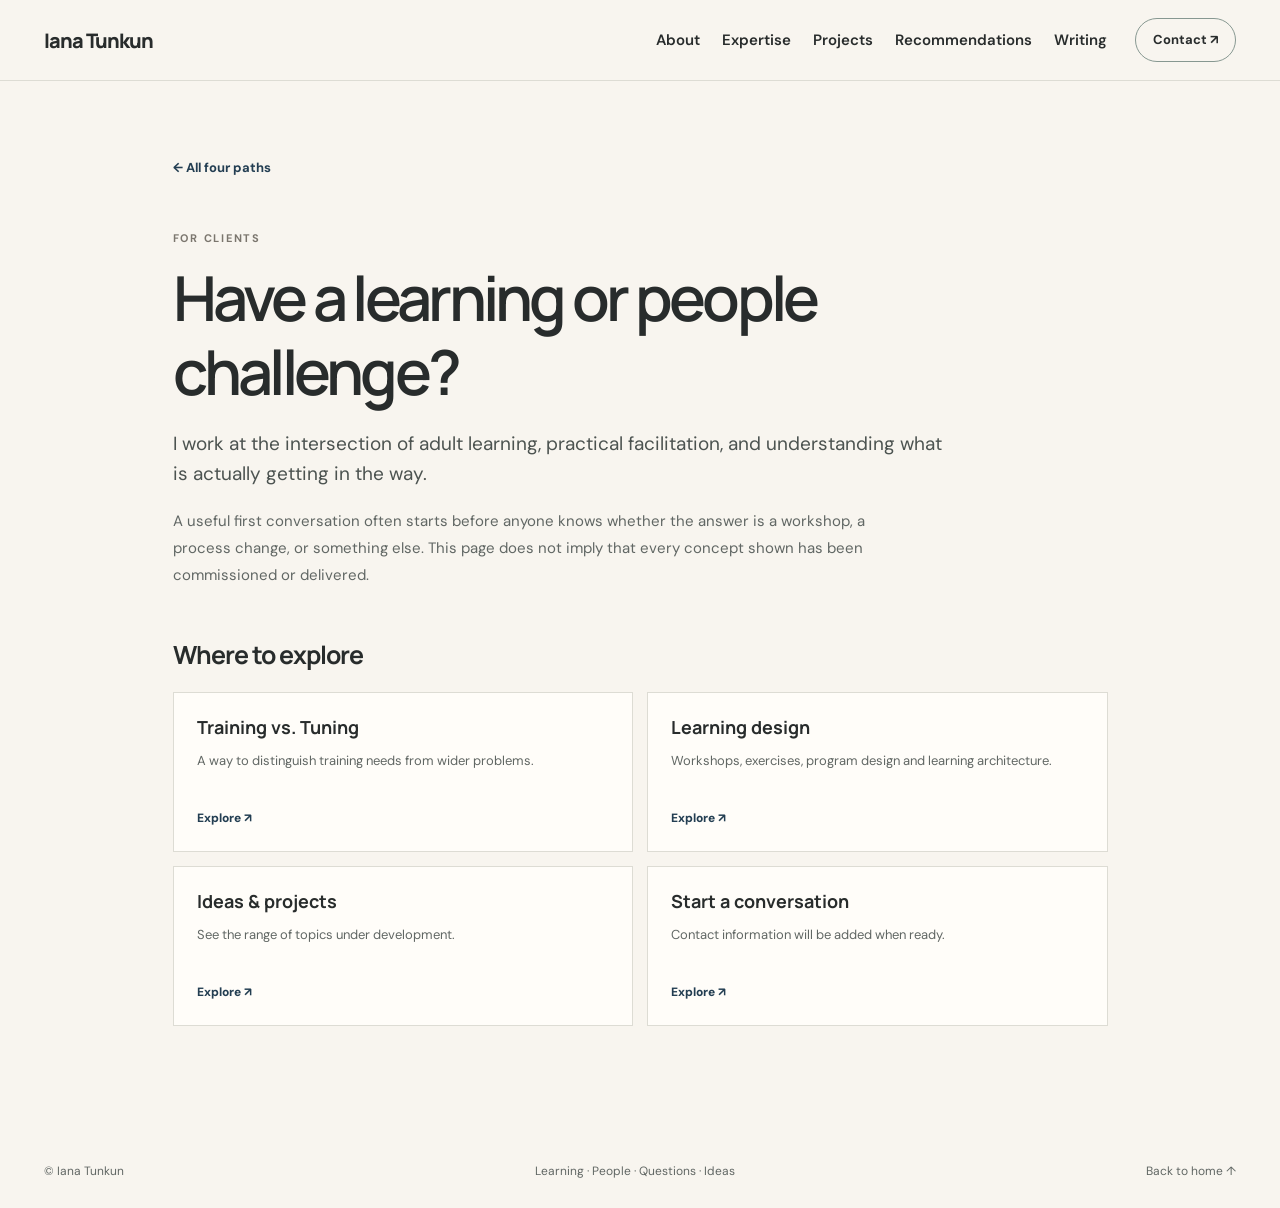
==== for/clients.html @ 739ada77 "Create clients audience landing page" ====
<!DOCTYPE html><html lang="en"><head><meta charset="utf-8"><meta name="viewport" content="width=device-width,initial-scale=1"><title>Have a learning or people challenge? | Iana Tunkun</title><meta name="description" content="I work at the intersection of adult learning, practical facilitation, and understanding what is actually getting in the way."><link rel="stylesheet" href="../styles.css"><style>.audience-section{padding:73px 0 80px;background:#f6f1e8;border-bottom:1px solid #e6e0d5}.audience-heading{display:flex;justify-content:space-between;align-items:end;gap:50px;margin-bottom:27px}.audience-heading h2{font:600 clamp(29px,3.35vw,43px)/1.2 Manrope,Arial,sans-serif;letter-spacing:-.06em;margin:10px 0 0}.audience-heading>p{max-width:400px;font-size:14px;line-height:1.7;color:var(--quiet);margin:0}.audience-grid{display:grid;grid-template-columns:repeat(4,minmax(0,1fr));gap:13px}.audience-card{display:flex;flex-direction:column;align-items:flex-start;background:var(--paper);border:1px solid #ddd9d0;padding:24px 21px 22px;min-height:277px;transition:transform .2s,box-shadow .2s,border-color .2s}.audience-card:hover{transform:translateY(-4px);box-shadow:var(--shadow);border-color:#9caaa0}.audience-symbol{font:400 29px/1 'Playfair Display',Georgia,serif;color:var(--copper);height:38px}.audience-number{font-size:10px;letter-spacing:.13em;font-weight:800;color:#79746d;margin-top:9px}.audience-card h3{font:700 19px/1.32 Manrope,Arial,sans-serif;letter-spacing:-.045em;margin:13px 0 7px}.audience-card p{font-size:12.5px;line-height:1.68;color:var(--quiet);margin:0}.audience-arrow{margin-top:auto;padding-top:17px;font-size:12px;font-weight:800;color:var(--navy)}.audience-detail{max-width:935px;padding:74px 0 110px}.audience-detail h1{font:600 clamp(35px,5.6vw,62px)/1.2 Manrope,Arial,sans-serif;letter-spacing:-.06em;margin:14px 0 17px;max-width:760px}.audience-detail .audience-lede{font-size:19px;line-height:1.6;max-width:770px;color:#4c5350}.audience-detail .audience-small{max-width:720px;font-size:15px;line-height:1.8;color:var(--quiet)}.audience-detail h2{font:700 25px Manrope,Arial,sans-serif;letter-spacing:-.04em;margin:48px 0 20px}.audience-paths{display:grid;grid-template-columns:1fr 1fr;gap:14px}.audience-path{padding:23px;background:#fffdf9;border:1px solid var(--line);display:flex;flex-direction:column;gap:10px;min-height:160px}.audience-path strong{font:700 18px/1.3 Manrope,Arial,sans-serif}.audience-path span{color:var(--quiet);font-size:13px;line-height:1.65}.audience-path em{font-style:normal;color:var(--navy);font-size:12px;font-weight:800;margin-top:auto}.audience-back{color:var(--navy);font-size:13px;font-weight:700}@media(max-width:1050px){.audience-grid{grid-template-columns:repeat(2,1fr)}.audience-card{min-height:230px}}@media(max-width:650px){.audience-section{padding:58px 0}.audience-heading{display:block}.audience-heading>p{margin-top:12px}.audience-grid,.audience-paths{grid-template-columns:1fr}.audience-card{min-height:190px}.audience-detail{padding-top:55px}}</style></head><body><header class="site-header"><div class="wrap nav"><a class="brand" href="../index.html">Iana Tunkun</a><nav class="main-nav" aria-label="Main navigation"><a href="../index.html#about">About</a><a href="../index.html#areas">Expertise</a><a href="../index.html#projects">Projects</a><a href="../index.html#recommendations">Recommendations</a><a href="../index.html#writing">Writing</a></nav><a class="nav-cta" href="../index.html#contact">Contact ↗</a></div></header><main class="wrap audience-detail"><a class="audience-back" href="../index.html#start">← All four paths</a><p class="section-kicker" style="margin-top:49px">FOR CLIENTS</p><h1>Have a learning or people challenge?</h1><p class="audience-lede">I work at the intersection of adult learning, practical facilitation, and understanding what is actually getting in the way.</p><p class="audience-small">A useful first conversation often starts before anyone knows whether the answer is a workshop, a process change, or something else. This page does not imply that every concept shown has been commissioned or delivered.</p><h2>Where to explore</h2><div class="audience-paths"><a class="audience-path" href="../index.html#approach"><strong>Training vs. Tuning</strong><span>A way to distinguish training needs from wider problems.</span><em>Explore ↗</em></a><a class="audience-path" href="../index.html#areas"><strong>Learning design</strong><span>Workshops, exercises, program design and learning architecture.</span><em>Explore ↗</em></a><a class="audience-path" href="../index.html#projects"><strong>Ideas & projects</strong><span>See the range of topics under development.</span><em>Explore ↗</em></a><a class="audience-path" href="../index.html#contact"><strong>Start a conversation</strong><span>Contact information will be added when ready.</span><em>Explore ↗</em></a></div></main><footer class="wrap footer"><span>© Iana Tunkun</span><span>Learning · People · Questions · Ideas</span><a href="../index.html">Back to home ↑</a></footer></body></html>
---- styles.css ----
@import url('https://fonts.googleapis.com/css2?family=DM+Sans:wght@400;500;600;700&family=Manrope:wght@400;500;600;700;800&family=Playfair+Display:ital,wght@0,400;1,400;1,500&display=swap');
:root{--cream:#f8f5ef;--paper:#fffdf9;--ink:#282c2c;--quiet:#616764;--line:#dddcd4;--green:#657868;--navy:#233e52;--copper:#a56f53;--shadow:0 12px 42px rgba(29,44,44,.075)}
*{box-sizing:border-box}html{scroll-behavior:smooth;scroll-padding-top:105px}body{background:var(--cream);margin:0;color:var(--ink);font:15px/1.65 'DM Sans',Arial,sans-serif;-webkit-font-smoothing:antialiased}a{color:inherit;text-decoration:none}a:focus-visible,button:focus-visible{outline:3px solid #517c87;outline-offset:4px}button{font:inherit;cursor:pointer}.wrap{width:min(1200px,calc(100% - 88px));margin:0 auto}.site-header{background:rgba(248,245,239,.96);border-bottom:1px solid var(--line);position:sticky;top:0;z-index:5;backdrop-filter:blur(14px)}.nav{min-height:80px;display:flex;align-items:center;gap:28px}.brand{font:800 20px Manrope,Arial,sans-serif;letter-spacing:-.055em;white-space:nowrap}.main-nav{display:flex;flex-wrap:wrap;gap:22px;margin-left:auto;align-items:center}.main-nav a{font-size:15px;font-weight:600;white-space:nowrap}.main-nav a:hover{color:var(--copper)}.nav-cta{padding:10px 17px;border:1px solid #879891;border-radius:50px;font-size:13px;font-weight:700;white-space:nowrap}.nav-cta:hover{background:var(--navy);color:#fff}.eyebrow{font-size:11px;letter-spacing:.17em;font-weight:700;color:#7c766c;text-transform:uppercase}.hero{display:grid;grid-template-columns:1.14fr .86fr;gap:65px;align-items:center;padding-top:70px;padding-bottom:83px}.hero-copy{padding:15px 0}.hero h1{font:600 clamp(39px,4.55vw,60px)/1.17 Manrope,Arial,sans-serif;letter-spacing:-.065em;margin:21px 0 25px;max-width:650px}.hero h1 em{font:italic 400 1.07em 'Playfair Display',Georgia,serif;letter-spacing:-.045em;color:var(--navy)}.hero-lede{font:400 19px/1.65 'DM Sans',Arial,sans-serif;max-width:590px;margin:0 0 15px}.hero-sub{color:var(--quiet);line-height:1.8;margin:0;max-width:530px}.hero-actions{display:flex;gap:12px;margin-top:30px;flex-wrap:wrap}.button{display:inline-flex;justify-content:center;align-items:center;gap:25px;font-size:13px;font-weight:700;padding:13px 21px;border-radius:5px}.button-primary{background:var(--navy);color:#fff}.button-primary:hover{background:#345770}.button-plain{border:1px solid #bbb8af;background:var(--paper)}.portrait{margin:0}.portrait-frame{padding:12px;background:#e5dfd2;border-radius:2px;box-shadow:0 15px 38px #292a2514}.portrait-frame img{display:block;width:100%;height:auto;max-height:540px;object-fit:contain;object-position:center;background:#e8dfcb}.portrait figcaption{padding:17px 6px 0;display:flex;flex-direction:column;gap:2px}.portrait figcaption strong{font-size:15px}.portrait figcaption span{font-size:12px;color:var(--quiet)}.intro-label{display:flex;align-items:center;gap:10px;margin-bottom:14px}.intro-label:before{content:'';height:7px;width:7px;border-radius:50%;background:var(--copper)}
.stats-section{background:#e8e7df;border-block:1px solid #dbdbd2;padding:31px 0 43px}.section-kicker{font-size:11px;letter-spacing:.16em;font-weight:700;color:#7b766e;text-transform:uppercase}.stats-top{display:flex;justify-content:space-between;align-items:end;gap:25px;margin-bottom:20px}.stats-top p{font-size:13px;color:var(--quiet);margin:0}.stats-grid{display:grid;grid-template-columns:repeat(4,1fr);gap:14px}.stat-card{background:#fcfaf6;border:1px solid #dbdcd6;padding:24px 22px;min-height:150px;display:flex;flex-direction:column;justify-content:space-between;gap:14px}.stat-card strong{font:700 clamp(29px,3vw,38px)/1.1 Manrope,Arial,sans-serif;letter-spacing:-.06em;color:var(--navy)}.stat-card span{font-size:12px;line-height:1.5;color:#646762}.stat-card svg{width:24px;height:24px;stroke:var(--copper);fill:none;stroke-width:1.5;margin-bottom:2px}
.section{padding:92px 0}.section-heading{display:grid;grid-template-columns:1fr minmax(250px,430px);align-items:end;gap:50px;margin-bottom:31px}.section-heading h2,.about-grid h2,.contact-grid h2{font:600 clamp(30px,3.4vw,44px)/1.22 Manrope,Arial,sans-serif;letter-spacing:-.06em;margin:12px 0 0}.section-heading h2 em{font:italic 400 1.04em 'Playfair Display',Georgia,serif;color:var(--copper)}.section-heading p{font-size:14px;line-height:1.75;color:var(--quiet);margin:0}.areas{display:grid;grid-template-columns:repeat(4,1fr);gap:14px}.area-card{background:#fffdf9;border:1px solid var(--line);padding:24px;min-height:260px;display:flex;flex-direction:column;gap:11px;box-shadow:0 2px 5px #383d2e04}.area-card svg{width:42px;height:42px;stroke:var(--navy);stroke-width:1.5;fill:none;margin-bottom:4px}.area-card h3{font:700 18px/1.35 Manrope,Arial,sans-serif;letter-spacing:-.04em;margin:0}.area-card p{font-size:13px;color:var(--quiet);line-height:1.7;margin:0}.area-card .area-n{margin-top:auto;font-size:11px;color:var(--copper);font-weight:700}.section-tinted{background:#efeee8}.section-heading .small-note{font-size:13px;color:var(--quiet)}.project-grid{display:grid;grid-template-columns:repeat(3,1fr);gap:30px 19px}.project-card{background:#fffdf9;border:1px solid #dddcd5;display:flex;flex-direction:column;transition:transform .2s ease,box-shadow .2s ease}.project-card:hover{transform:translateY(-4px);box-shadow:var(--shadow)}.project-visual{height:211px;position:relative;display:grid;place-items:center;overflow:hidden}.project-visual svg{width:80%;height:82%;max-width:320px;opacity:.75}.project-index{position:absolute;left:21px;top:17px;font-size:10px;font-weight:800;letter-spacing:.12em}.project-mark{position:absolute;right:21px;bottom:14px;font-size:22px}.sage .project-visual{background:#d9e3d6;color:#416352}.blue .project-visual{background:#d8e2e8;color:#345b77}.rose .project-visual{background:#e9dcd7;color:#8b5b54}.amber .project-visual{background:#e8dcc4;color:#82653d}.stone .project-visual{background:#dcded9;color:#656f65}.navy .project-visual{background:#2b4659;color:#f3ece0}.project-info{padding:21px 21px 25px}.project-types{font-size:11px;color:#77736c;line-height:1.6}.separator{color:var(--copper);margin:0 3px}.project-info h3{font:700 20px/1.33 Manrope,Arial,sans-serif;letter-spacing:-.045em;margin:10px 0}.project-info p{font-size:13px;line-height:1.75;color:var(--quiet);margin:0}.project-footer{font-size:12px;color:#77736c;margin:25px 0 0}
.method-grid{display:grid;grid-template-columns:.8fr 1.2fr;gap:80px;align-items:center}.method-grid h2{font:600 clamp(31px,3.35vw,44px)/1.2 Manrope,Arial,sans-serif;letter-spacing:-.06em;margin:14px 0}.method-grid h2 em{font:italic 400 1.06em 'Playfair Display',Georgia,serif;color:var(--copper)}.method-grid p{color:var(--quiet);line-height:1.8}.method-example{background:#f1eee6;padding:35px;border:1px solid #e1ddd2;position:relative}.method-example:before{content:'A THOUGHT EXPERIMENT';position:absolute;right:25px;top:18px;font-size:10px;color:#837e72;letter-spacing:.12em}.method-example h3{font:700 23px Manrope,Arial,sans-serif;margin:20px 0}.two-paths{display:grid;grid-template-columns:1fr 1fr;gap:14px}.path{background:#fffdf8;padding:21px;border:1px solid #e0ddd5}.path b{display:block;font-size:13px;color:var(--navy);margin-bottom:8px}.path p{font-size:13px;margin:0}.thought-label{color:#a0765a;font-size:12px;font-weight:700}.reviews-intro{display:flex;justify-content:space-between;align-items:end;gap:30px;margin-bottom:30px}.reviews-intro>p{max-width:440px;color:var(--quiet);font-size:14px}.reviews-grid{display:grid;grid-template-columns:repeat(3,1fr);gap:16px}.review-placeholder{padding:31px;border:1px dashed #c7c7bc;background:#fcfaf5;min-height:230px;display:flex;flex-direction:column}.review-placeholder .quotation{font:70px/.85 'Playfair Display',Georgia,serif;color:#9c9f95}.review-placeholder h3{font-size:15px;margin:23px 0 5px;font-weight:600}.review-placeholder p{color:var(--quiet);font-size:13px;margin:0}.review-placeholder .verified{margin-top:auto;font-size:10px;letter-spacing:.1em;font-weight:700;color:#92948d}.review-note{font-size:12px;color:#767971;margin-top:20px}.writing-box{display:grid;grid-template-columns:1fr 1fr;gap:50px;background:#e6e2d9;padding:45px;align-items:center}.writing-box h3{font:600 30px/1.2 Manrope,Arial,sans-serif;letter-spacing:-.05em;margin:10px 0 13px}.writing-box p{font-size:15px;color:#585f5b;line-height:1.75}.writing-art{height:240px;background:#d1c8b9;display:flex;align-items:center;justify-content:center;position:relative;overflow:hidden}.writing-art .mountain{position:absolute;width:260px;height:260px;transform:rotate(45deg);background:#8fa2a0;top:106px;left:32px}.writing-art .mountain.second{background:#486475;left:175px;top:152px;width:235px;height:235px}.writing-art span{position:absolute;z-index:1;color:#fffdf7;font:italic 31px 'Playfair Display',Georgia,serif;top:34px;left:29px}.about-section{background:#f0eee7}.about-grid{display:grid;grid-template-columns:1fr 1fr;gap:80px}.about-grid .body p{font-size:16px;color:#4e5752;line-height:1.85;margin:0 0 20px}.contact-section{background:var(--navy);color:#fdf9ef;padding:80px 0}.contact-grid{display:grid;grid-template-columns:1.25fr .75fr;align-items:center;gap:65px}.contact-grid .section-kicker{color:#c4b5a3}.contact-grid h2{max-width:650px}.contact-grid p{font-size:14px;color:#d4dfdf}.contact-aside{padding:30px;border:1px solid #8aa0aa}.contact-aside h3{margin:0 0 10px}.contact-aside p{line-height:1.75}.footer{padding:26px 0;display:flex;justify-content:space-between;gap:20px;color:var(--quiet);font-size:12px}.detail-layout{max-width:850px;padding-top:80px;padding-bottom:130px}.detail-layout h1{font:600 clamp(37px,5.5vw,66px)/1.13 Manrope,Arial,sans-serif;letter-spacing:-.065em;margin:13px 0}.detail-layout .lead{font-size:21px;line-height:1.6}.detail-layout .detail-box{margin-top:45px;padding:30px;background:#eeeae2;border-left:3px solid var(--copper)}.detail-layout .back{font-size:13px;font-weight:700;color:var(--navy)}
@media(max-width:1080px){.nav{flex-wrap:wrap;padding:14px 0;gap:12px}.main-nav{order:3;flex-basis:100%;justify-content:center}.nav-cta{margin-left:auto}.hero{gap:30px}.areas{grid-template-columns:repeat(2,1fr)}.project-grid{grid-template-columns:repeat(2,1fr)}.method-grid{gap:35px}}@media(max-width:720px){.wrap{width:calc(100% - 36px)}.site-header{position:relative}.main-nav{justify-content:flex-start;gap:12px 18px}.main-nav a{font-size:14px}.hero{grid-template-columns:1fr;padding-top:55px;padding-bottom:60px}.hero h1{font-size:clamp(38px,9vw,55px)}.hero-lede{font-size:17px}.portrait{max-width:480px}.portrait-frame img{max-height:none}.stats-top{display:block}.stats-grid{grid-template-columns:repeat(2,1fr)}.stat-card{min-height:145px;padding:18px}.section{padding:68px 0}.section-heading{grid-template-columns:1fr;gap:12px}.project-grid{grid-template-columns:1fr}.areas{grid-template-columns:1fr 1fr}.area-card{min-height:230px}.method-grid,.about-grid,.contact-grid,.writing-box{grid-template-columns:1fr;gap:27px}.two-paths{grid-template-columns:1fr}.reviews-grid{grid-template-columns:1fr}.review-placeholder{min-height:195px}.reviews-intro{display:block}.writing-box{padding:25px}.footer{flex-direction:column}}@media(max-width:430px){.areas{grid-template-columns:1fr}.hero h1{font-size:38px}.main-nav a{font-size:13px}.stats-grid{gap:9px}.stat-card strong{font-size:27px}}@media(prefers-reduced-motion:reduce){html{scroll-behavior:auto}*{transition:none!important}}
.audience-section{padding:73px 0 80px;background:#f6f1e8;border-bottom:1px solid #e6e0d5}.audience-heading{display:flex;justify-content:space-between;align-items:end;gap:50px;margin-bottom:27px}.audience-heading h2{font:600 clamp(29px,3.35vw,43px)/1.2 Manrope,Arial,sans-serif;letter-spacing:-.06em;margin:10px 0 0}.audience-heading>p{max-width:400px;font-size:14px;line-height:1.7;color:var(--quiet);margin:0}.audience-grid{display:grid;grid-template-columns:repeat(4,minmax(0,1fr));gap:13px}.audience-card{display:flex;flex-direction:column;align-items:flex-start;background:var(--paper);border:1px solid #ddd9d0;padding:24px 21px 22px;min-height:277px;transition:transform .2s,box-shadow .2s,border-color .2s}.audience-card:hover{transform:translateY(-4px);box-shadow:var(--shadow);border-color:#9caaa0}.audience-symbol{font:400 29px/1 'Playfair Display',Georgia,serif;color:var(--copper);height:38px}.audience-number{font-size:10px;letter-spacing:.13em;font-weight:800;color:#79746d;margin-top:9px}.audience-card h3{font:700 19px/1.32 Manrope,Arial,sans-serif;letter-spacing:-.045em;margin:13px 0 7px}.audience-card p{font-size:12.5px;line-height:1.68;color:var(--quiet);margin:0}.audience-arrow{margin-top:auto;padding-top:17px;font-size:12px;font-weight:800;color:var(--navy)}.audience-detail{max-width:935px;padding:74px 0 110px}.audience-detail h1{font:600 clamp(35px,5.6vw,62px)/1.2 Manrope,Arial,sans-serif;letter-spacing:-.06em;margin:14px 0 17px;max-width:760px}.audience-detail .audience-lede{font-size:19px;line-height:1.6;max-width:770px;color:#4c5350}.audience-detail .audience-small{max-width:720px;font-size:15px;line-height:1.8;color:var(--quiet)}.audience-detail h2{font:700 25px Manrope,Arial,sans-serif;letter-spacing:-.04em;margin:48px 0 20px}.audience-paths{display:grid;grid-template-columns:1fr 1fr;gap:14px}.audience-path{padding:23px;background:#fffdf9;border:1px solid var(--line);display:flex;flex-direction:column;gap:10px;min-height:160px}.audience-path strong{font:700 18px/1.3 Manrope,Arial,sans-serif}.audience-path span{color:var(--quiet);font-size:13px;line-height:1.65}.audience-path em{font-style:normal;color:var(--navy);font-size:12px;font-weight:800;margin-top:auto}.audience-back{color:var(--navy);font-size:13px;font-weight:700}@media(max-width:1050px){.audience-grid{grid-template-columns:repeat(2,1fr)}.audience-card{min-height:230px}}@media(max-width:650px){.audience-section{padding:58px 0}.audience-heading{display:block}.audience-heading>p{margin-top:12px}.audience-grid,.audience-paths{grid-template-columns:1fr}.audience-card{min-height:190px}.audience-detail{padding-top:55px}}
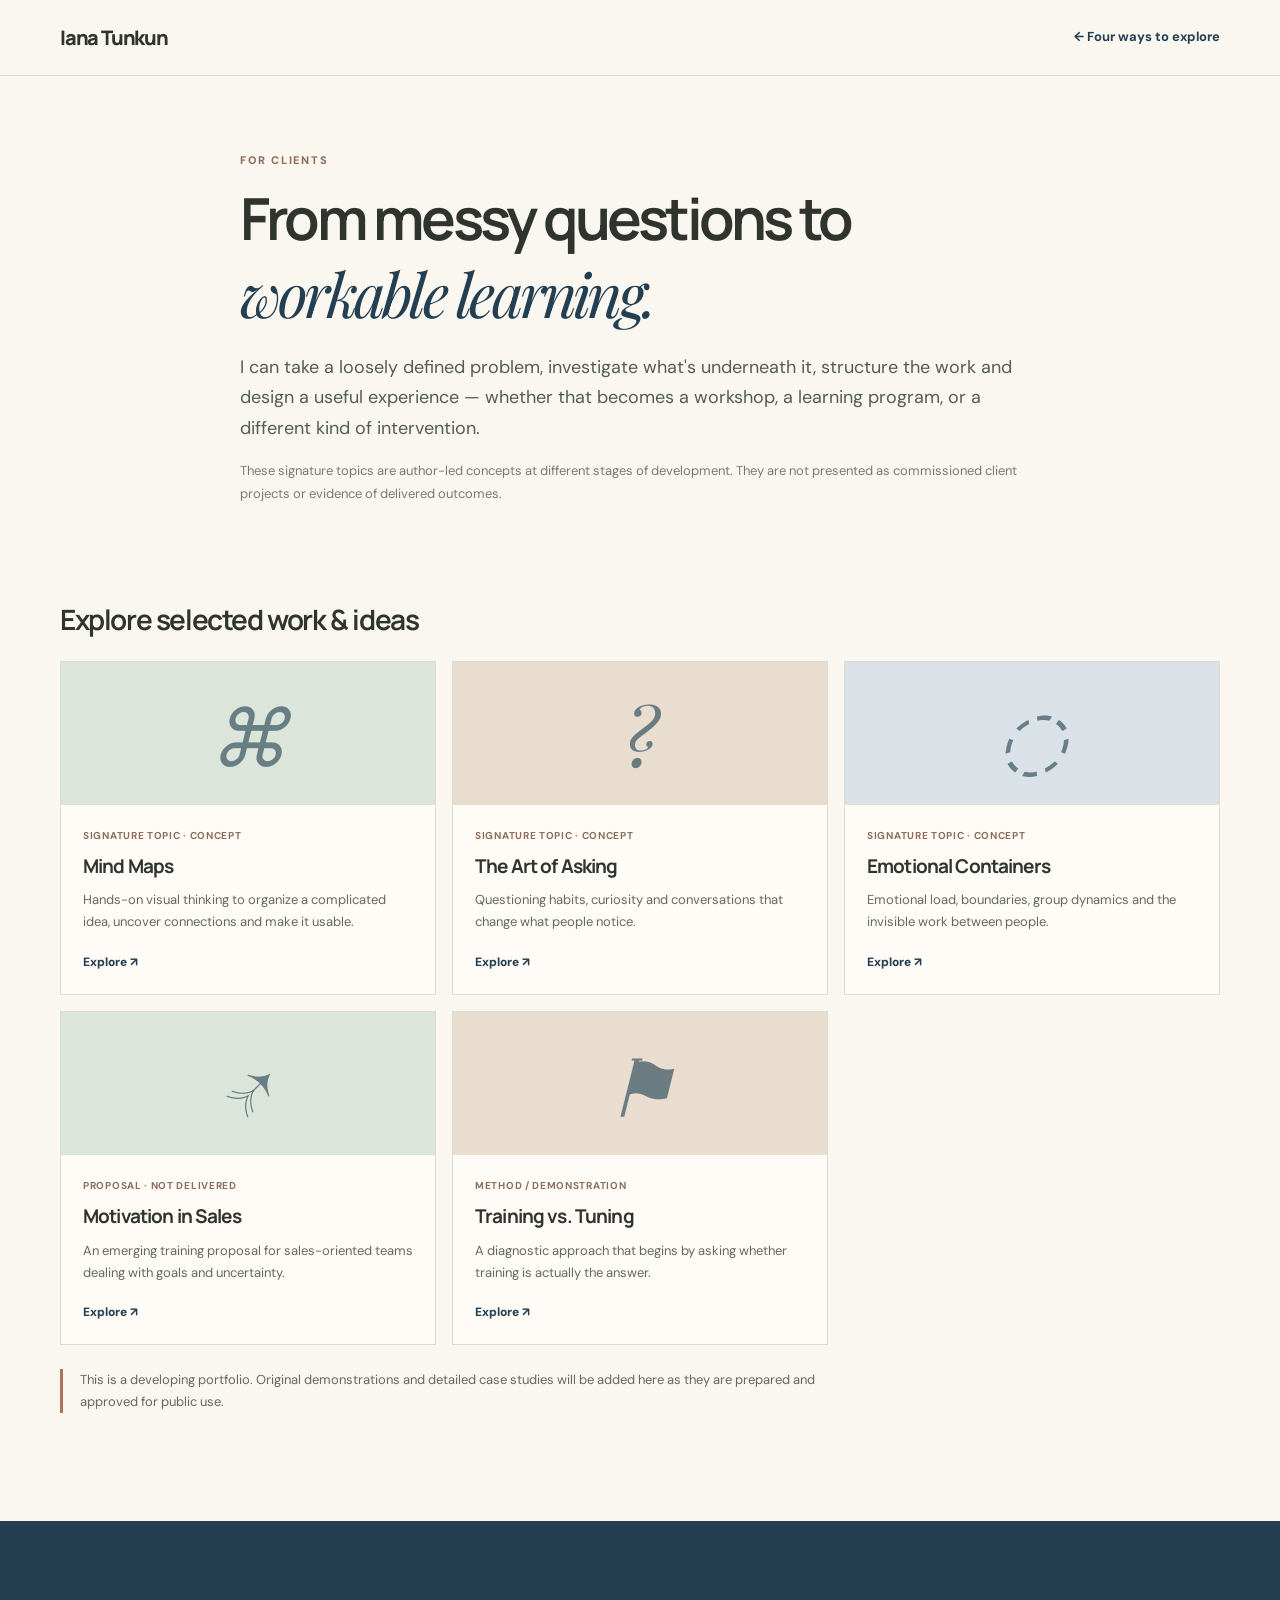
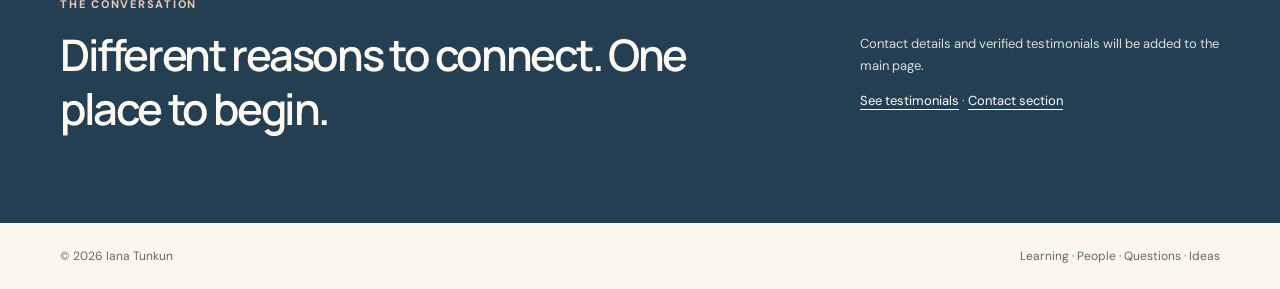
==== commit 5af3acee: "Simplify portfolio navigation into four audience journeys and shared testimonials" ====
--- a/for/clients.html
+++ b/for/clients.html
@@ -1 +1,3 @@
-<!DOCTYPE html><html lang="en"><head><meta charset="utf-8"><meta name="viewport" content="width=device-width,initial-scale=1"><title>Have a learning or people challenge? | Iana Tunkun</title><meta name="description" content="I work at the intersection of adult learning, practical facilitation, and understanding what is actually getting in the way."><link rel="stylesheet" href="../styles.css"><style>.audience-section{padding:73px 0 80px;background:#f6f1e8;border-bottom:1px solid #e6e0d5}.audience-heading{display:flex;justify-content:space-between;align-items:end;gap:50px;margin-bottom:27px}.audience-heading h2{font:600 clamp(29px,3.35vw,43px)/1.2 Manrope,Arial,sans-serif;letter-spacing:-.06em;margin:10px 0 0}.audience-heading>p{max-width:400px;font-size:14px;line-height:1.7;color:var(--quiet);margin:0}.audience-grid{display:grid;grid-template-columns:repeat(4,minmax(0,1fr));gap:13px}.audience-card{display:flex;flex-direction:column;align-items:flex-start;background:var(--paper);border:1px solid #ddd9d0;padding:24px 21px 22px;min-height:277px;transition:transform .2s,box-shadow .2s,border-color .2s}.audience-card:hover{transform:translateY(-4px);box-shadow:var(--shadow);border-color:#9caaa0}.audience-symbol{font:400 29px/1 'Playfair Display',Georgia,serif;color:var(--copper);height:38px}.audience-number{font-size:10px;letter-spacing:.13em;font-weight:800;color:#79746d;margin-top:9px}.audience-card h3{font:700 19px/1.32 Manrope,Arial,sans-serif;letter-spacing:-.045em;margin:13px 0 7px}.audience-card p{font-size:12.5px;line-height:1.68;color:var(--quiet);margin:0}.audience-arrow{margin-top:auto;padding-top:17px;font-size:12px;font-weight:800;color:var(--navy)}.audience-detail{max-width:935px;padding:74px 0 110px}.audience-detail h1{font:600 clamp(35px,5.6vw,62px)/1.2 Manrope,Arial,sans-serif;letter-spacing:-.06em;margin:14px 0 17px;max-width:760px}.audience-detail .audience-lede{font-size:19px;line-height:1.6;max-width:770px;color:#4c5350}.audience-detail .audience-small{max-width:720px;font-size:15px;line-height:1.8;color:var(--quiet)}.audience-detail h2{font:700 25px Manrope,Arial,sans-serif;letter-spacing:-.04em;margin:48px 0 20px}.audience-paths{display:grid;grid-template-columns:1fr 1fr;gap:14px}.audience-path{padding:23px;background:#fffdf9;border:1px solid var(--line);display:flex;flex-direction:column;gap:10px;min-height:160px}.audience-path strong{font:700 18px/1.3 Manrope,Arial,sans-serif}.audience-path span{color:var(--quiet);font-size:13px;line-height:1.65}.audience-path em{font-style:normal;color:var(--navy);font-size:12px;font-weight:800;margin-top:auto}.audience-back{color:var(--navy);font-size:13px;font-weight:700}@media(max-width:1050px){.audience-grid{grid-template-columns:repeat(2,1fr)}.audience-card{min-height:230px}}@media(max-width:650px){.audience-section{padding:58px 0}.audience-heading{display:block}.audience-heading>p{margin-top:12px}.audience-grid,.audience-paths{grid-template-columns:1fr}.audience-card{min-height:190px}.audience-detail{padding-top:55px}}</style></head><body><header class="site-header"><div class="wrap nav"><a class="brand" href="../index.html">Iana Tunkun</a><nav class="main-nav" aria-label="Main navigation"><a href="../index.html#about">About</a><a href="../index.html#areas">Expertise</a><a href="../index.html#projects">Projects</a><a href="../index.html#recommendations">Recommendations</a><a href="../index.html#writing">Writing</a></nav><a class="nav-cta" href="../index.html#contact">Contact ↗</a></div></header><main class="wrap audience-detail"><a class="audience-back" href="../index.html#start">← All four paths</a><p class="section-kicker" style="margin-top:49px">FOR CLIENTS</p><h1>Have a learning or people challenge?</h1><p class="audience-lede">I work at the intersection of adult learning, practical facilitation, and understanding what is actually getting in the way.</p><p class="audience-small">A useful first conversation often starts before anyone knows whether the answer is a workshop, a process change, or something else. This page does not imply that every concept shown has been commissioned or delivered.</p><h2>Where to explore</h2><div class="audience-paths"><a class="audience-path" href="../index.html#approach"><strong>Training vs. Tuning</strong><span>A way to distinguish training needs from wider problems.</span><em>Explore ↗</em></a><a class="audience-path" href="../index.html#areas"><strong>Learning design</strong><span>Workshops, exercises, program design and learning architecture.</span><em>Explore ↗</em></a><a class="audience-path" href="../index.html#projects"><strong>Ideas & projects</strong><span>See the range of topics under development.</span><em>Explore ↗</em></a><a class="audience-path" href="../index.html#contact"><strong>Start a conversation</strong><span>Contact information will be added when ready.</span><em>Explore ↗</em></a></div></main><footer class="wrap footer"><span>© Iana Tunkun</span><span>Learning · People · Questions · Ideas</span><a href="../index.html">Back to home ↑</a></footer></body></html>+<!doctype html><html lang="en"><head><meta charset="utf-8"><meta name="viewport" content="width=device-width,initial-scale=1"><meta name="description" content="I can take a loosely defined problem, investigate what's underneath it, structure the work and design a useful experience — whether that becomes a workshop, a learning program, or a different kind of intervention."><title>FOR CLIENTS | Iana Tunkun</title><style>@import url('https://fonts.googleapis.com/css2?family=DM+Sans:wght@400;500;600;700&family=Manrope:wght@400;500;600;700&family=Playfair+Display:ital,wght@0,400;1,400;1,500&display=swap');
+:root{--paper:#faf7f0;--white:#fffcf7;--navy:#243f52;--ink:#30342f;--quiet:#646963;--line:#dedbd2;--sage:#dce5d9;--terracotta:#ab7357;--shadow:0 14px 34px rgba(37,54,54,.08)}*{box-sizing:border-box}html{scroll-behavior:smooth}body{margin:0;background:var(--paper);color:var(--ink);font:15px/1.7 'DM Sans',Arial,sans-serif;-webkit-font-smoothing:antialiased}a{text-decoration:none;color:inherit}a:focus-visible{outline:3px solid #527c93;outline-offset:4px}button{font:inherit}.wrap{width:min(1160px,calc(100% - 80px));margin:0 auto}.masthead{border-bottom:1px solid var(--line)}.masthead-inner{height:75px;display:flex;justify-content:space-between;align-items:center}.wordmark{font:800 20px Manrope,Arial,sans-serif;letter-spacing:-.06em}.header-note{font-size:12px;color:var(--quiet);letter-spacing:.02em}.header-return{font-size:13px;font-weight:700;color:var(--navy)}.eyebrow{display:block;font-size:11px;font-weight:800;letter-spacing:.16em;color:#8f6b5b;text-transform:uppercase}.hero{display:grid;grid-template-columns:1.13fr .87fr;gap:68px;align-items:center;padding:72px 0 84px}.hero h1{font:600 clamp(40px,4.4vw,58px)/1.18 Manrope,Arial,sans-serif;letter-spacing:-.067em;margin:22px 0 24px}.hero h1 em,.h2 em{font:italic 400 1.06em 'Playfair Display',Georgia,serif;color:var(--navy);letter-spacing:-.04em}.hero .lead{font-size:19px;line-height:1.65;margin:0 0 18px}.hero .about-short{font-size:15px;color:var(--quiet);max-width:590px;line-height:1.83;margin:0 0 18px}.hero .credentials{border-left:3px solid #b7b9ad;padding-left:16px;color:#585d57;font-size:13px;line-height:1.7;margin-top:26px}.portrait{margin:0}.portrait-frame{padding:11px;background:#e5e0d5;border:1px solid #dfdad0;box-shadow:0 14px 35px rgba(28,39,41,.08)}.portrait img{display:block;width:100%;height:auto;max-height:600px;object-fit:contain;object-position:center}.portrait figcaption{display:flex;flex-direction:column;gap:1px;margin-top:17px;font-size:12px;color:var(--quiet)}.portrait figcaption strong{font-size:16px;color:var(--ink)}.subtle-rule{border:0;border-top:1px solid var(--line)}.routes{padding:78px 0 83px;background:#efece4;border-block:1px solid #e2dfd4}.section-top{display:flex;align-items:end;justify-content:space-between;gap:50px;margin-bottom:31px}.h2{font:650 clamp(31px,3.4vw,44px)/1.2 Manrope,Arial,sans-serif;letter-spacing:-.06em;margin:12px 0 0}.section-top p{max-width:415px;font-size:14px;color:var(--quiet);margin:0}.route-grid{display:grid;grid-template-columns:repeat(4,minmax(0,1fr));gap:15px}.route{display:flex;flex-direction:column;background:var(--white);border:1px solid #ddd9cf;min-height:310px;padding:22px;transition:transform .2s ease,box-shadow .2s ease}.route:hover,.tile:hover{transform:translateY(-4px);box-shadow:var(--shadow)}.route .route-num{font-size:11px;font-weight:700;color:#8b806e;letter-spacing:.14em}.route .glyph{font:italic 50px/.95 'Playfair Display',Georgia,serif;color:var(--terracotta);height:76px;margin-top:14px}.route h3{font:700 21px/1.3 Manrope,Arial,sans-serif;letter-spacing:-.052em;margin:0 0 12px}.route p{font-size:13px;color:var(--quiet);line-height:1.7;margin:0 0 16px}.route .go{margin-top:auto;font-size:12px;font-weight:800;color:var(--navy)}.route:nth-child(2) .glyph,.route:nth-child(4) .glyph{color:var(--navy)}.section{padding:88px 0}.testimonials{background:var(--paper)}.testimonials-grid{display:grid;grid-template-columns:repeat(3,1fr);gap:16px}.testimonial{background:#fffcf7;border:1px dashed #c6c5bb;padding:29px;min-height:218px;display:flex;flex-direction:column}.testimonial .quote{font:50px/.7 Georgia,serif;color:#a0aaa1}.testimonial h3{font-size:16px;line-height:1.4;margin:28px 0 6px}.testimonial p{font-size:13px;color:var(--quiet);margin:0}.testimonial small{font-size:10px;letter-spacing:.08em;color:#8b8a82;margin-top:auto;padding-top:18px;font-weight:800}.note{color:var(--quiet);font-size:12px;margin:19px 0 0}.after-grid{display:grid;grid-template-columns:1fr 1fr;gap:18px}.editorial{background:#ede5d9;padding:36px;min-height:295px;display:flex;flex-direction:column;justify-content:space-between;position:relative;overflow:hidden}.editorial:nth-child(2){background:#dce5df}.editorial .eyebrow{color:#7d685e}.editorial h3{font:600 clamp(26px,2.4vw,33px)/1.25 Manrope,Arial,sans-serif;letter-spacing:-.05em;max-width:370px;margin:16px 0 10px}.editorial p{font-size:14px;color:#535d58;line-height:1.72;max-width:425px;margin:0}.editorial a{align-self:flex-start;font-size:13px;font-weight:800;color:var(--navy);margin-top:24px}.photo-marker{position:absolute;right:-15px;bottom:-54px;font:italic 180px/1 'Playfair Display',Georgia,serif;color:rgba(30,63,84,.13)}.contact{background:var(--navy);padding:74px 0;color:#fcf9f1}.contact .eyebrow{color:#e9c8b6}.contact h2{font:600 clamp(29px,3.4vw,44px)/1.23 Manrope,Arial,sans-serif;letter-spacing:-.055em;max-width:700px;margin:14px 0}.contact-layout{display:flex;justify-content:space-between;align-items:center;gap:40px}.contact-layout>div:last-child{font-size:13px;max-width:360px;color:#d8e1df}.contact a{color:#fff;border-bottom:1px solid #fff}.footer{display:flex;justify-content:space-between;gap:20px;padding:23px 0;font-size:12px;color:var(--quiet)}.button-link{display:inline-flex;padding:12px 18px;background:var(--navy);color:#fff;border-radius:3px;font-size:13px;font-weight:700}.page-intro{padding:75px 0 54px;max-width:800px}.page-intro h1{font:650 clamp(37px,5vw,58px)/1.19 Manrope,Arial,sans-serif;letter-spacing:-.065em;margin:13px 0 19px}.page-intro h1 em{font:italic 400 1.05em 'Playfair Display',Georgia,serif;color:var(--navy)}.page-intro p{font-size:18px;line-height:1.7;color:#535c58;margin:0 0 17px}.page-context{font-size:13px!important;color:#787b74!important}.page-cards{padding:24px 0 95px}.page-cards h2{font:650 28px Manrope,Arial,sans-serif;letter-spacing:-.05em;margin:0 0 23px}.tile-grid{display:grid;grid-template-columns:repeat(3,1fr);gap:16px}.tile{background:var(--white);border:1px solid #dcdcd2;display:flex;flex-direction:column;min-height:320px;transition:transform .2s ease,box-shadow .2s ease}.tile-art{height:143px;background:#dce5d9;position:relative;overflow:hidden;display:flex;align-items:center;justify-content:center}.tile:nth-child(3n+2) .tile-art{background:#e8ddcf}.tile:nth-child(3n) .tile-art{background:#dbe2e7}.tile-art .icon{font:italic 80px 'Playfair Display',Georgia,serif;color:#4b6570;opacity:.8}.tile-body{padding:22px;display:flex;flex:1;flex-direction:column}.tile-body small{font-size:10px;font-weight:700;letter-spacing:.07em;color:#8d6e5c;text-transform:uppercase}.tile h3{font:700 19px/1.35 Manrope,Arial,sans-serif;letter-spacing:-.045em;margin:10px 0}.tile p{font-size:13px;line-height:1.7;color:var(--quiet);margin:0 0 18px}.tile .view{font-size:12px;font-weight:800;color:var(--navy);margin-top:auto}.proof{background:#efeee8;padding:36px 0 44px}.proof-grid{display:grid;grid-template-columns:repeat(4,1fr);gap:13px;margin-top:23px}.proof-card{padding:23px 20px;background:var(--white);border:1px solid #e0dfd7;min-height:137px}.proof-card strong{font:700 29px Manrope,Arial,sans-serif;color:var(--navy);letter-spacing:-.06em}.proof-card p{font-size:12px;line-height:1.6;color:var(--quiet);margin:10px 0 0}.status{display:inline-block;background:#e9e6da;color:#6e6e62;font-size:10px;font-weight:800;letter-spacing:.07em;padding:4px 9px;margin-top:10px}.direct-note{border-left:3px solid var(--terracotta);padding-left:17px;color:var(--quiet);font-size:13px;line-height:1.7;margin-top:24px;max-width:760px}
+@media(max-width:1080px){.hero{gap:32px}.route-grid{grid-template-columns:repeat(2,minmax(0,1fr))}.route{min-height:260px}.tile-grid{grid-template-columns:repeat(2,1fr)}}@media(max-width:700px){.wrap{width:calc(100% - 36px)}.header-note{font-size:11px}.hero{grid-template-columns:1fr;padding:46px 0 60px}.hero h1{font-size:clamp(38px,9vw,53px)}.hero .lead{font-size:17px}.portrait{max-width:500px}.routes{padding:56px 0}.section-top{display:block}.section-top p{margin-top:15px}.section{padding:60px 0}.testimonials-grid,.after-grid,.tile-grid,.proof-grid{grid-template-columns:1fr}.contact-layout{display:block}.route-grid{gap:10px}.page-intro{padding-top:55px}.footer{flex-direction:column}.editorial{min-height:250px}}@media(max-width:460px){.route-grid{grid-template-columns:1fr}.route{min-height:225px}.route .glyph{height:55px;margin-top:7px}.contact{padding:55px 0}}@media(prefers-reduced-motion:reduce){html{scroll-behavior:auto}*{transition:none!important}}</style></head><body><header class="masthead"><div class="wrap masthead-inner"><a class="wordmark" href="../index.html">Iana Tunkun</a><a href="../index.html#paths" class="header-return">← Four ways to explore</a></div></header><main><section class="wrap page-intro"><span class="eyebrow">FOR CLIENTS</span><h1>From messy questions to <em>workable learning.</em></h1><p>I can take a loosely defined problem, investigate what's underneath it, structure the work and design a useful experience — whether that becomes a workshop, a learning program, or a different kind of intervention.</p><p class="page-context">These signature topics are author-led concepts at different stages of development. They are not presented as commissioned client projects or evidence of delivered outcomes.</p></section><section class="wrap page-cards"><h2>Explore selected work & ideas</h2><div class="tile-grid"><a class="tile" href="../projects/mind-maps.html"><div class="tile-art"><span class="icon" aria-hidden="true">⌘</span></div><div class="tile-body"><small>SIGNATURE TOPIC · CONCEPT</small><h3>Mind Maps</h3><p>Hands-on visual thinking to organize a complicated idea, uncover connections and make it usable.</p><span class="view">Explore ↗</span></div></a><a class="tile" href="../projects/art-of-asking.html"><div class="tile-art"><span class="icon" aria-hidden="true">?</span></div><div class="tile-body"><small>SIGNATURE TOPIC · CONCEPT</small><h3>The Art of Asking</h3><p>Questioning habits, curiosity and conversations that change what people notice.</p><span class="view">Explore ↗</span></div></a><a class="tile" href="../projects/emotional-containers.html"><div class="tile-art"><span class="icon" aria-hidden="true">◌</span></div><div class="tile-body"><small>SIGNATURE TOPIC · CONCEPT</small><h3>Emotional Containers</h3><p>Emotional load, boundaries, group dynamics and the invisible work between people.</p><span class="view">Explore ↗</span></div></a><a class="tile" href="../projects/sales-motivation.html"><div class="tile-art"><span class="icon" aria-hidden="true">↗</span></div><div class="tile-body"><small>PROPOSAL · NOT DELIVERED</small><h3>Motivation in Sales</h3><p>An emerging training proposal for sales-oriented teams dealing with goals and uncertainty.</p><span class="view">Explore ↗</span></div></a><a class="tile" href="../projects/training-vs-tuning.html"><div class="tile-art"><span class="icon" aria-hidden="true">⚑</span></div><div class="tile-body"><small>METHOD / DEMONSTRATION</small><h3>Training vs. Tuning</h3><p>A diagnostic approach that begins by asking whether training is actually the answer.</p><span class="view">Explore ↗</span></div></a></div><p class="direct-note">This is a developing portfolio. Original demonstrations and detailed case studies will be added here as they are prepared and approved for public use.</p></section><section class="contact"><div class="wrap contact-layout"><div><span class="eyebrow">THE CONVERSATION</span><h2>Different reasons to connect. One place to begin.</h2></div><div><p>Contact details and verified testimonials will be added to the main page.</p><p><a href="../index.html#testimonials">See testimonials</a> · <a href="../index.html#contact">Contact section</a></p></div></div></section></main><footer class="wrap footer"><span>© <span id="year">2026</span> Iana Tunkun</span><span>Learning · People · Questions · Ideas</span></footer><script>document.getElementById('year').textContent=new Date().getFullYear()</script></body></html>
